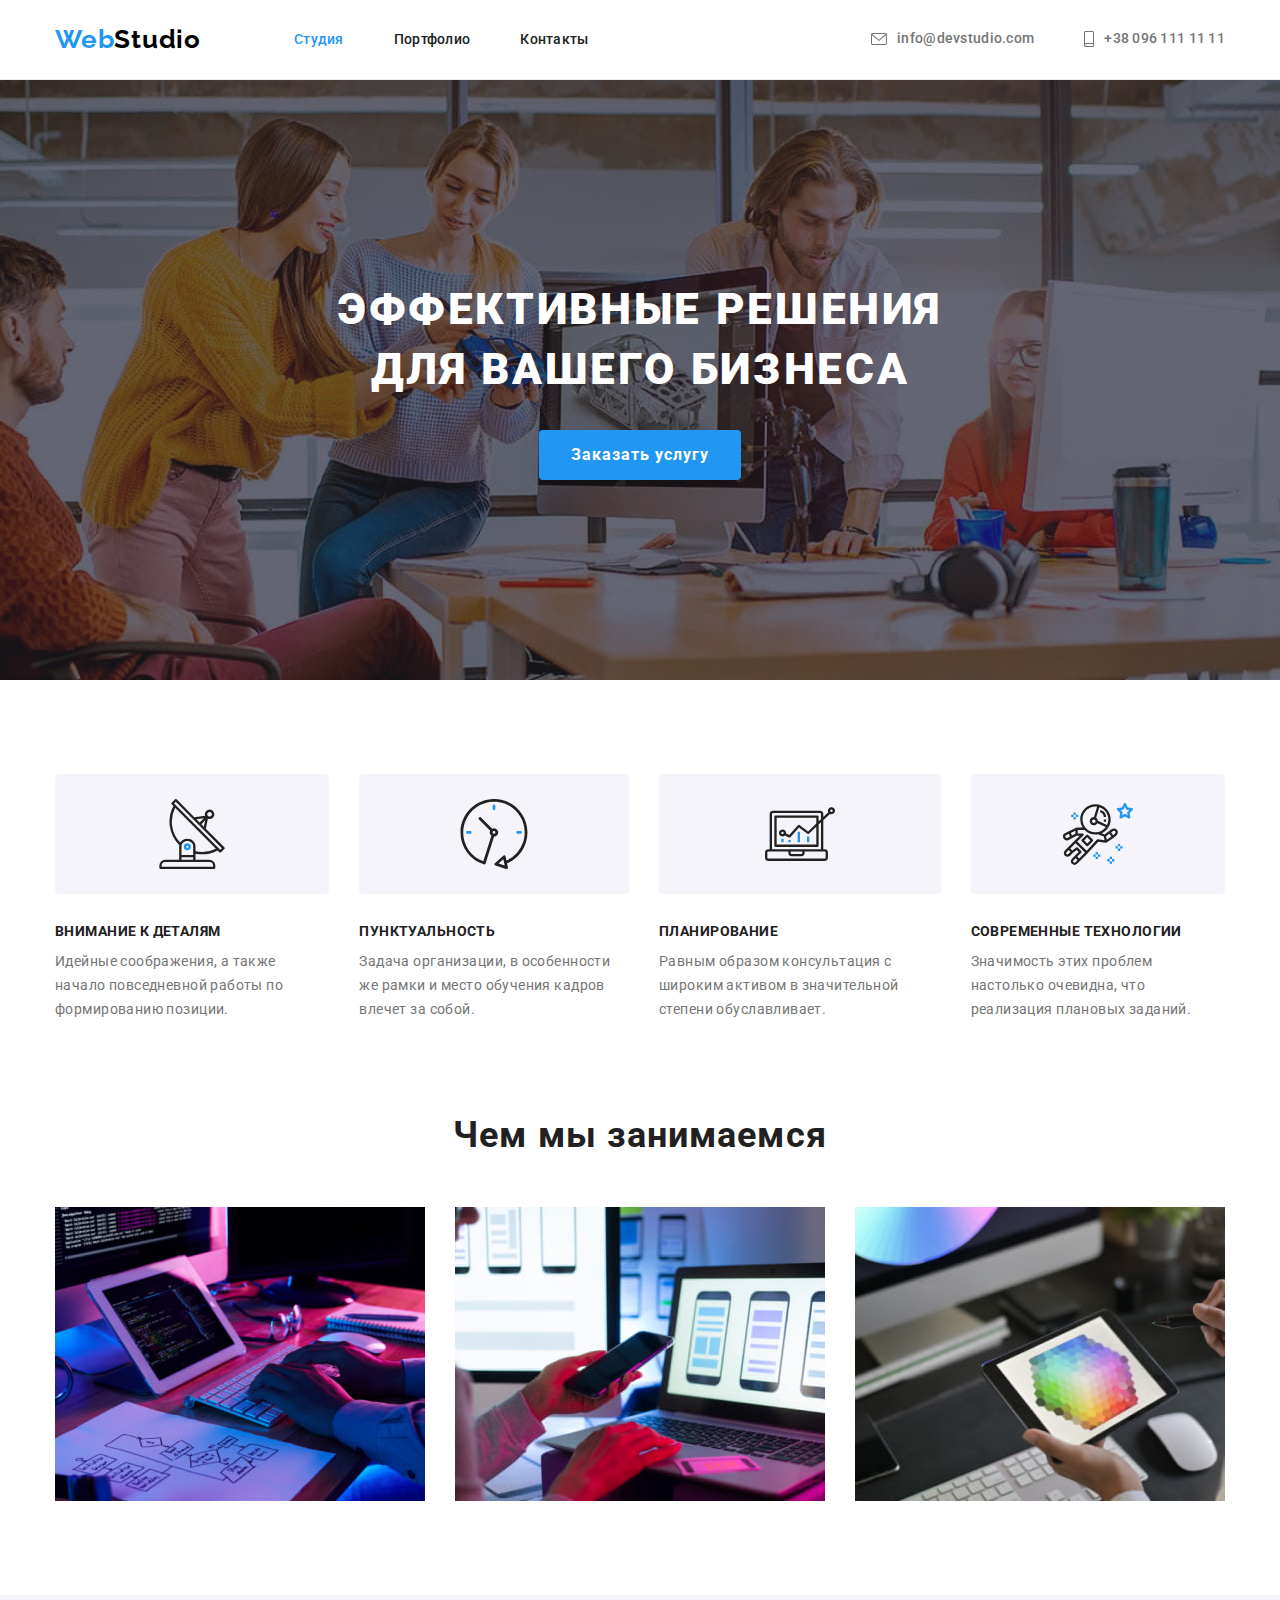
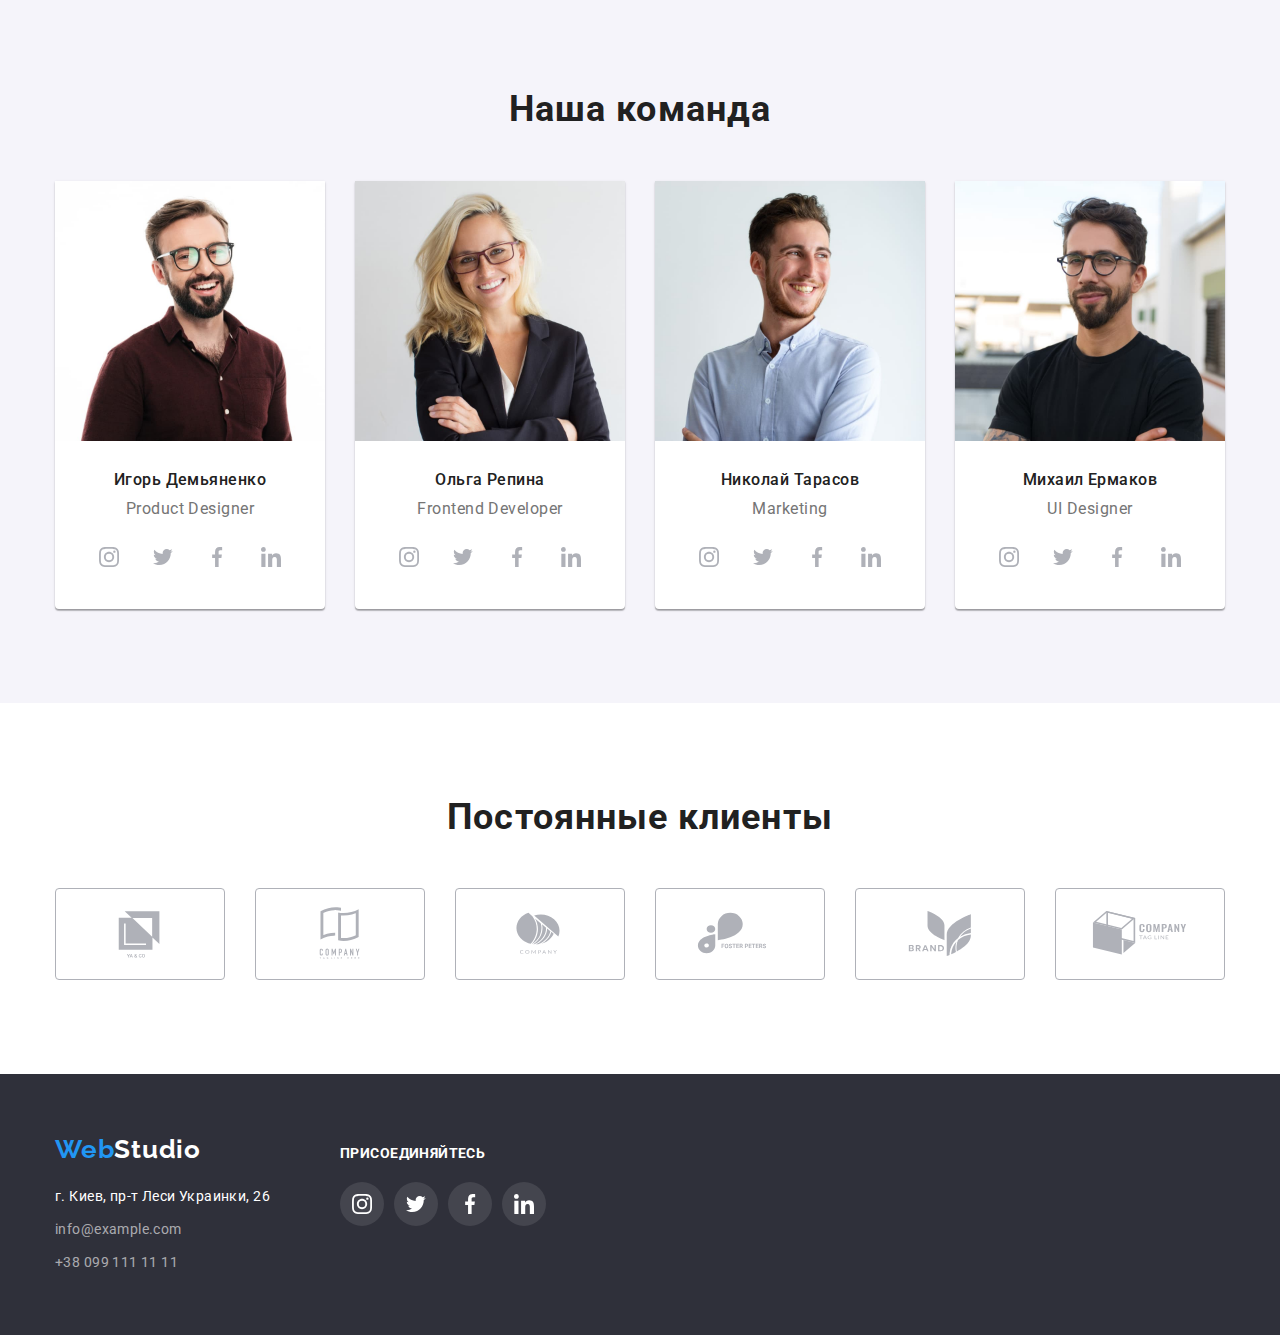
==== index.html @ 4739a4f3 "add  changes" ====
<!DOCTYPE html>
<html lang="ru">

<head>
    <meta charset="UTF-8">
    <meta http-equiv="X-UA-Compatible" content="IE=edge">
    <meta name="viewport" content="width=device-width, initial-scale=1.0">
    <title>Web Studio</title>
    <link rel="preconnect" href="https://fonts.googleapis.com">
    <link rel="preconnect" href="https://fonts.gstatic.com" crossorigin>
    <link href="https://fonts.googleapis.com/css2?family=Raleway:wght@700&family=Roboto:wght@400;500;700;900&display=swap"
        rel="stylesheet">
    <link rel="stylesheet" href="https://cdn.jsdelivr.net/npm/modern-normalize@1.1.0/modern-normalize.min.css">
    <link rel="stylesheet" href="./css/styles.css">
</head>

<body>
   
    <header class="page-header">
        <div class="container page-header-container" >
            <a href="./index.html" class="link logo header-logo" lang="en">Web<span class="dark-logo">Studio</span></a>
            
            <nav class="nav">
                <ul class="nav-list list"  >
                    <li class="nav-item"><a class="link nav-link current" href="./index.html">Студия</a></li>
                    <li class="nav-item"><a class="link nav-link" href="./portfolio.html">Портфолио</a></li>
                    <li class="nav-item"><a class="link nav-link" href="">Контакты</a></li>
                </ul>
            </nav>
            <ul class="contacts-list list">
               <li class="contact-item">
                <a class="link connect-link header-mail" href="mailto:info@devstudio.com">
                    <svg class="contacts-icon" width="16" height="12">
                    <use href="./images/svg/sprite.svg#icon-envelope"></use>
                </svg>info@devstudio.com</a></li>
               <li class="contact-item">
                <a class="link connect-link header-tel" href="tel:+380961111111"><svg class="contacts-icon" width="10" height="16">
                    <use href="./images/svg/sprite.svg#icon-smartphone"></use>
                </svg>
                +38 096 111 11 11</a></li>
            </ul>
        </div>
    </header>

    <main>

        <section class="hero">
            <div class="container">
                <h1 class="hero-title">Эффективные решения для вашего бизнеса</h1>
                <button class="button primary-btn" type="button">Заказать услугу</button>
            </div>
        </section>

        <section class="section">
            <div class="container">
            <h2 class="section-title visually-hidden">Особенности</h2>
                <ul class="list feature-list">
                    <li class="feature-item">
                        <div class="feature-box">
                            <svg class="feature-icon" width="70" height="70">
                                <use href="./images/svg/sprite.svg#icon-antenna"></use>
                            </svg>
                        </div>
                        <h3 class="feature-title">Внимание к деталям</h3>
                        <p class="feature-text">Идейные соображения, а также начало повседневной работы по формированию позиции.</p>
                    </li>
                    <li class="feature-item">
                        <div class="feature-box">
                            <svg class="feature-icon" width="70" height="70">
                                <use href="./images/svg/sprite.svg#icon-clock"></use>
                            </svg>
                        </div>
                        <h3 class="feature-title">Пунктуальность</h3>
                        <p class="feature-text">Задача организации, в особенности же рамки и место обучения кадров влечет за собой.</p>
                        
                    </li>
                    <li class="feature-item">
                        <div class="feature-box">
                            <svg class="feature-icon" width="70" height="70">
                                <use href="./images/svg/sprite.svg#icon-diagram"></use>
                            </svg>
                        </div>
                        <h3 class="feature-title">Планирование</h3>
                        <p class="feature-text">Равным образом консультация с широким активом в значительной степени обуславливает.</p>
                    </li>
                    <li class="feature-item">
                        <div class="feature-box">
                            <svg class="feature-icon" width="70" height="70">
                                <use href="./images/svg/sprite.svg#icon-astronaut"></use>
                            </svg>
                        </div>
                        <h3 class="feature-title">Современные технологии</h3>
                        <p class="feature-text">Значимость этих проблем настолько очевидна, что реализация плановых заданий.</p>
                    </li>
                </ul>
            </div>
        </section>

        <section class="section work-section">
            <div class="container">
                <h2 class="section-title work-title">Чем мы занимаемся</h2>
                <ul class="list work-list">
                    <li class="work-item"><img src="./images/work/box1.jpg" width="370" height="294" alt="Создаем проект"></li>
                    <li class="work-item"><img src="./images/work/box2.jpg" width="370" height="294" alt="Тестируем проект"></li>
                    <li class="work-item"><img src="./images/work/box3.jpg" width="370" height="294" alt="Изменяем проект"></li>
                </ul>
            </div>
        </section>

        <section class="section team-section">
            <div class="container">
                <h2 class="section-title general-team-title">Наша команда</h2>
                <ul class="list team-list">
                    <li class="team-item">
                        <img class="img-team" width="270" height="260" src="./images/team/img1.jpg" alt="Фото человека">
                        <div class="team-description">
                            <h3 class="team-title">Игорь Демьяненко</h3>
                            <p class="team-text">Product Designer</p>
                            <ul class="social-list list">
                                <li class="social-list-item">
                                    <a href="" class="social-list-link link">
                                        <svg class="social-list-icon"width="20" height="20">
                                            <use href="./images/svg/sprite.svg#icon-instagram"></use>
                                        </svg>
                                    </a>
                                </li>
                                <li class="social-list-item">
                                    <a href="" class="social-list-link link">
                                        <svg class="social-list-icon" width="20" height="20">
                                            <use href="./images/svg/sprite.svg#icon-twitter"></use>
                                        </svg>
                                    </a>
                                </li>
                                <li class="social-list-item">
                                    <a href="" class="social-list-link link">
                                        <svg class="social-list-icon" width="20" height="20">
                                            <use href="./images/svg/sprite.svg#icon-facebook"></use>
                                        </svg>
                                    </a>
                                </li>
                                <li class="social-list-item">
                                    <a href="" class="social-list-link link">
                                        <svg class="social-list-icon" width="20" height="20">
                                            <use href="./images/svg/sprite.svg#icon-linkedin"></use>
                                        </svg>
                                    </a>
                                </li>
                            </ul>
                        </div>
                    </li>
                    <li class="team-item">
                        <img class="img-team" width="270" height="260" src="./images/team/img2.jpg" alt="Фото человека">
                        <div class="team-description">
                            <h3 class="team-title">Ольга Репина</h3>
                            <p class="team-text">Frontend Developer</p>
                            <ul class="social-list list">
                                <li class="social-list-item">
                                    <a href="" class="social-list-link link">
                                        <svg class="social-list-icon" width="20" height="20">
                                            <use href="./images/svg/sprite.svg#icon-instagram"></use>
                                        </svg>
                                    </a>
                                </li>
                                <li class="social-list-item">
                                    <a href="" class="social-list-link link">
                                        <svg class="social-list-icon" width="20" height="20">
                                            <use href="./images/svg/sprite.svg#icon-twitter"></use>
                                        </svg>
                                    </a>
                                </li>
                                <li class="social-list-item">
                                    <a href="" class="social-list-link link">
                                        <svg class="social-list-icon" width="20" height="20">
                                            <use href="./images/svg/sprite.svg#icon-facebook"></use>
                                        </svg>
                                    </a>
                                </li>
                                <li class="social-list-item">
                                    <a href="" class="social-list-link link">
                                        <svg class="social-list-icon" width="20" height="20">
                                            <use href="./images/svg/sprite.svg#icon-linkedin"></use>
                                        </svg>
                                    </a>
                                </li>
                            </ul>
                            
                        </div>
                    </li>
                    <li class="team-item">
                        <img class="img-team" width="270" height="260" src="./images/team/img3.jpg" alt="Фото человека">
                        <div class="team-description">
                            <h3 class="team-title">Николай Тарасов</h3>
                            <p class="team-text">Marketing</p>
                            <ul class="social-list list">
                                <li class="social-list-item">
                                    <a href="" class="social-list-link link">
                                        <svg class="social-list-icon" width="20" height="20">
                                            <use href="./images/svg/sprite.svg#icon-instagram"></use>
                                        </svg>
                                    </a>
                                </li>
                                <li class="social-list-item">
                                    <a href="" class="social-list-link link">
                                        <svg class="social-list-icon" width="20" height="20">
                                            <use href="./images/svg/sprite.svg#icon-twitter"></use>
                                        </svg>
                                    </a>
                                </li>
                                <li class="social-list-item">
                                    <a href="" class="social-list-link link">
                                        <svg class="social-list-icon" width="20" height="20">
                                            <use href="./images/svg/sprite.svg#icon-facebook"></use>
                                        </svg>
                                    </a>
                                </li>
                                <li class="social-list-item">
                                    <a href="" class="social-list-link link">
                                        <svg class="social-list-icon" width="20" height="20">
                                            <use href="./images/svg/sprite.svg#icon-linkedin"></use>
                                        </svg>
                                    </a>
                                </li>
                            </ul>
                        </div>
                    </li>
                    <li class="team-item">
                        <img class="img-team" width="270" height="260" src="./images/team/img4.jpg" alt="Фото человека">
                        <div class="team-description">
                            <h3 class="team-title">Михаил Ермаков</h3>
                            <p class="team-text">UI Designer</p>
                            <ul class="social-list list">
                                <li class="social-list-item">
                                    <a href="" class="social-list-link link">
                                        <svg class="social-list-icon" width="20" height="20">
                                            <use href="./images/svg/sprite.svg#icon-instagram"></use>
                                        </svg>
                                    </a>
                                </li>
                                <li class="social-list-item">
                                    <a href="" class="social-list-link link">
                                        <svg class="social-list-icon" width="20" height="20">
                                            <use href="./images/svg/sprite.svg#icon-twitter"></use>
                                        </svg>
                                    </a>
                                </li>
                                <li class="social-list-item">
                                    <a href="" class="social-list-link link">
                                        <svg class="social-list-icon" width="20" height="20">
                                            <use href="./images/svg/sprite.svg#icon-facebook"></use>
                                        </svg>
                                    </a>
                                </li>
                                <li class="social-list-item">
                                    <a href="" class="social-list-link link">
                                        <svg class="social-list-icon" width="20" height="20">
                                            <use href="./images/svg/sprite.svg#icon-linkedin"></use>
                                        </svg>
                                    </a>
                                </li>
                            </ul>
                        </div>
                    </li>
                </ul> 
            </div>
        </section>
        <section class="section client-section">
            <div class="container">
                <h2 class="section-title client-title">Постоянные клиенты</h2>
                <ul class="client-list list">
                    <li class="client-list-item">
                        <a href="" class="client-list-link link">
                            <svg class="client-list-icon"width="106" height="60">
                                <use href="./images/svg/sprite.svg#icon-client1"></use>
                            </svg>
                        </a>
                    </li>
                    <li class="client-list-item">
                        <a href="" class="client-list-link link">
                            <svg class="client-list-icon" width="106" height="60">
                                <use href="./images/svg/sprite.svg#icon-client2"></use>
                            </svg>
                        </a>
                    </li>
                    <li class="client-list-item">
                        <a href="" class="client-list-link link">
                            <svg class="client-list-icon" width="106" height="60">
                                <use href="./images/svg/sprite.svg#icon-client3"></use>
                            </svg>
                        </a>
                    </li>
                    <li class="client-list-item">
                        <a href="" class="client-list-link link">
                            <svg class="client-list-icon" width="106" height="60">
                                <use href="./images/svg/sprite.svg#icon-client4"></use>
                            </svg>
                        </a>
                    </li>
                    <li class="client-list-item">
                        <a href="" class="client-list-link link">
                            <svg class="client-list-icon" width="106" height="60">
                                <use href="./images/svg/sprite.svg#icon-client5"></use>
                            </svg>
                        </a>
                    </li>
                    <li class="client-list-item">
                        <a href="" class="client-list-link link">
                            <svg class="client-list-icon" width="106" height="60">
                                <use href="./images/svg/sprite.svg#icon-client6"></use>
                            </svg>
                        </a>
                    </li>
                </ul>
            </div>
        </section>
    </main>

    <footer class="footer">
        <div class="container footer-container">
            <div class="footer-address">
                <a href="./index.html" class="logo link">Web<span class="white-logo">Studio</span></a>
                <address class="address">
                    <ul class="list address-list">
                        <li class="address-item"><a class="map link" target="_blank" rel="noopener noreferrer"
                                href="https://www.google.com.ua/maps/place/бул.+Леси+Украинки,+26,+Киев,+02000/@50.4265807,30.5361918,17z/data=!3m1!4b1!4m5!3m4!1s0x40d4cf0e033ecbe9:0x57a4dffefec77da0!8m2!3d50.4265807!4d30.5383858?hl=ru">г.
                                Киев, пр-т Леси Украинки, 26</a></li>
                        <li class="address-item"><a class="contact-link link" href="mailto:info@example.com">info@example.com</a></li>
                        <li class="address-item"><a class="contact-link link" href="tel:+380991111111">+38 099 111 11 11</a></li>
                    </ul>
                </address>
            </div>
            <div class="subscribe">
                <h3 class="social-title">присоединяйтесь</h3>
                <ul class="social-subscribe-list list">
                    <li class="subscribe-list-item">
                        <a href="" class="subscribe-list-link link">
                            <svg class="subscribe-list-icon" width="20" height="20">
                                <use href="./images/svg/sprite.svg#icon-instagram"></use>
                            </svg>
                        </a>
                    </li>
                    <li class="subscribe-list-item">
                        <a href="" class="subscribe-list-link link">
                            <svg class="subscribe-list-icon"width="20" height="20">
                                <use href="./images/svg/sprite.svg#icon-twitter"></use>
                            </svg>
                        </a>
                    </li>
                    <li class="subscribe-list-item">
                        <a href="" class="subscribe-list-link link">
                            <svg class="subscribe-list-icon" width="20" height="20">
                                <use href="./images/svg/sprite.svg#icon-facebook"></use>
                            </svg>
                        </a>
                    </li>
                    <li class="subscribe-list-item">
                        <a href="" class="subscribe-list-link link">
                            <svg class="subscribe-list-icon" width="20" height="20">
                                <use href="./images/svg/sprite.svg#icon-linkedin"></use>
                            </svg>
                        </a>
                    </li>
                </ul>
            </div>
          </div> 
    </footer>

</body>

</html>
---- css/styles.css ----
/* палитра */
/* цвет основного текста #757575 */
/* вторичный цвет текста #212121 */
/* белый  #FFFFFF */
/* прозрачный белый rgba(255, 255, 255, 0.6) */
/* акцент #2196F3 */
/* акцент фона-темный #2F303A */
/* цвет фона серый #F5F4FA */
:root{
    --font-family:'Roboto', sans-serif;
    --font-family-secondary:'Raleway',sans-serif;

    --primary-text-color:#757575;
    --secondary-text-color:#212121;
    --white-color:#FFF;
    --transparent-text-color:rgba(255, 255, 255, 0.6);

    --accent-blue:#2196F3;
    --accent-dark:#000;

    --accent-bgc:#2F303A;
    --secondary-bgc:#F5F4FA;
   
    --icon-bgc:rgba(255, 255, 255, 0.1);
    --color-icon:#AFB1B8;

    
}

h1,
h2,
h3,
h4,
p{
    margin-top: 0;
    margin-bottom: 0;
}

ul,
ol{
    margin-top: 0;
    margin-bottom: 0;
    padding-left: 0;
}
img{
    height: auto;
    max-width: 100%;
    display: block;
}

/* Common style */
body{
    color:var(--primary-text-color) ;
    background-color:var(--primary-bgc-color);
    font-family:var(--font-family);
    font-size: 14px;
    letter-spacing: 0.03em;
}
.visually-hidden {
    position: absolute;
    white-space: nowrap;
    width: 1px;
    height: 1px;
    overflow: hidden;
    border: 0;
    padding: 0;
    clip: rect(0 0 0 0);
    clip-path: inset(50%);
    margin: -1px;
}
.list{
    list-style: none;
}
.link{
    text-decoration: none;
    font-family: inherit;
    color:inherit;
}
.button{
    font-size: 16px;
    border: none;

    background-color: transparent;
    color: inherit;
    
    cursor: pointer;

    display: inline-block;


}
.section{
    padding-top: 94px;
    padding-bottom: 94px;
}
.section-title{
    font-weight: 700;
    font-size: 36px;
    line-height: 1.16;
    letter-spacing: 0.03em;
    text-align: center;

    color: var(--secondary-text-color);
}
.logo{
    font-family:var(--font-family-secondary) ;
    font-weight: 700;
    font-size: 26px;
    letter-spacing: 0.03em;
    line-height: 1.19;
    color: var(--accent-blue);
}
.container{
    width: 1200px;
    margin: 0 auto;
    padding-left: 15px;
    padding-right: 15px;

   
}

/* Header */
.page-header{
    padding-top: 24px;
    padding-bottom: 24px;
    border-bottom: 1px solid #ECECEC;
}
.page-header-container{
    display: flex;
    align-items: center;
}
.header-logo{
    margin-right: 93px;
}

.dark-logo{
    color: var(--accent-dark);
}


.nav-list {
    display: flex;
    align-items: center;
  
}
.nav-item:not(:last-child){
    margin-right: 50px;
}
.nav-link {
    font-weight: 500;
    line-height: 1.14;
    letter-spacing: 0.02em;
    color: var(--secondary-text-color);
}
.nav-link.current {
    color: var(--accent-blue);
}
.connect-link:hover,
.connect-link:focus,
.nav-link:hover,
.nav-link:focus,
.contact-link:hover,
.contact-link:focus,
.map:hover,
.map:focus{
    color: var(--accent-blue);
}
.contacts-list {
    display: flex;
    align-items: center;
    margin-left: auto;
    
}

.connect-link {
    display: flex;
    align-items: center;
    font-weight: 500;
    line-height: 1.14;
    letter-spacing: 0.02em;
}
.contact-item:not(:last-child){
    margin-right:50px;
}
.contacts-icon{
    margin-right: 10px;
    fill: currentColor;
}


/* Hero */
.hero{
    background-image: linear-gradient(rgba(47, 48, 58, 0.4),rgba(47, 48, 58, 0.4)), url("../images/hero/bacground-image.jpg");
    background-size: cover;
    background-repeat: no-repeat;
    background-position: 50% 50%;
    margin-left: auto;
    margin-right: auto; 
    max-width: 1600px;   
    background-color: var(--accent-bgc);

    padding-top: 200px;
    padding-bottom: 200px;
}
.hero-title{
    font-weight: 900;
    font-size: 44px;
    line-height: 1.36;
    text-align: center;
    letter-spacing: 0.06em;
    text-transform: uppercase;
    
    color: var(--white-color);

    margin-bottom: 30px;
    width: 696px;
    margin-left: auto;
    margin-right: auto;
} 
.primary-btn{
    font-weight: 700;
    line-height: 1.88;
    text-align: center;
    letter-spacing: 0.06em;
    color: var(--white-color);

    background-color: var(--accent-blue);
    
    display: flex;
    align-items: center;
    padding: 10px 32px;
    margin-left: auto;
    margin-right: auto;
    box-shadow: 0px 4px 4px rgba(0, 0, 0, 0.15);
    border-radius: 4px;
}
.primary-btn:hover,
.primary-btn:focus{
    color: var(--secondary-text-color);
    background-color: var(--white-color);
    box-shadow: 0px 4px 4px rgba(0, 0, 0, 0.15);
    border-radius: 4px;
}

/* Feature */
.feature-list {
    display: flex;
    column-gap: 30px;
    
}
.feature-item{
    flex-basis: calc((100%-90px)/4);

}
.feature-box{
    display: flex;
    justify-content: center;
    align-items: center;
    height: 120px;
    background-color: var(--secondary-bgc);
    border-radius: 4px;
    margin-bottom: 30px;

}

.feature-title {
    font-size: 14px;
    line-height: 1.14;
    text-transform: uppercase;
    color: var(--secondary-text-color);

    margin-bottom: 10px;
    
}

.feature-text {
    line-height: 1.71;
}

/* Work */
.work-section{
    padding-top: 0px;
}
.work-title{
    margin-bottom: 50px;
}
.work-list{
    display: flex;
    column-gap: 30px;

}
.work-item{
    flex-basis:calc((100%-60px)/3);
}

/* Team */
.team-section{
    background-color:var(--secondary-bgc);
}
.general-team-title{
    margin-bottom: 50px;
}
.team-list {
    display: flex;
    gap: 30px;
}
.team-item{
    background: var(--white-color);
    box-shadow: 0px 1px 3px rgba(0, 0, 0, 0.12), 0px 1px 1px rgba(0, 0, 0, 0.14), 0px 2px 1px rgba(0, 0, 0, 0.2);
    border-radius: 0px 0px 4px 4px;
    flex-basis: calc((100%-90px)/4);
}
.team-description{
    padding-top: 30px;
    padding-bottom: 30px;
}

.team-title {
    font-weight: 500;
    font-size: 16px;
    line-height: 1.18;
    letter-spacing: 0.03em;
    text-align: center;
    color: var(--secondary-text-color);

    margin-bottom: 10px;
}

.team-text {
    margin-bottom: 16px;
    font-size: 16px;
    letter-spacing: 0.03em;
    line-height: 1.18;
    text-align: center;
}
.social-list{
    display: flex;
    justify-content: center;
    gap: 10px;
}
.social-list-link{
    display: flex;
    justify-content: center;
    align-items: center;
    width: 44px;
    height: 44px;
    border-radius: 50%;
    background-color: var(--white-color);
}
.social-list-icon{
    fill: var(--color-icon);
}
.social-list-link:hover,
.social-list-link:focus{
    background-color: var(--accent-blue);
}
.social-list-link:hover .social-list-icon,
.social-list-link:focus .social-list-icon{
    fill: var(--white-color);
}
/* Subscribe */
.client-title{
    margin-bottom: 50px;
}
.client-list{
    display: flex;
    justify-content: center;
    gap: 30px;

}
.client-list-link{
    display: flex;
    justify-content: center;
    align-items: center;
    width: 170px;
    height: 92px;
    border: 1px solid var(--color-icon);
    border-radius: 4px;
    background-color: var(--white-color);
}
.client-list-icon{
    fill: var(--color-icon);
}
.client-list-link:hover,
.client-list-link:focus{
    border: 1px solid var(--accent-blue);
}
.client-list-link:hover .client-list-icon,
.client-list-link:focus .client-list-icon{
    fill: var(--accent-blue);
}
/* Footer */
.footer {
    background-color: var(--accent-bgc);
    padding-top: 60px;
    padding-bottom: 60px;
    
}
.footer-container{
    align-items: baseline;
    display: flex;
}
.white-logo{
    color: var(--white-color);
}
.address {
    font-style: normal;
    margin-top: 20px;
}

.map {
    line-height: 1.71;
    color:var(--white-color);
}

.address-item:not(:last-child){
    margin-bottom: 9px;
}
.contact-link {
    line-height: 1.71;
    color: var(--transparent-text-color);
}
.subscribe{

    margin-left: 70px;
}
.social-title{
    margin-bottom: 20px;
    font-size: 14px;
    font-weight: 700;
    line-height: 1.14;
    text-transform: uppercase;
    color: var(--white-color);
}
.social-subscribe-list{
    display: flex;
    justify-content: center;
    gap: 10px;
}
.subscribe-list-link{
    display: flex;
    justify-content: center;
    align-items: center;
    width: 44px;
    height: 44px;
    border-radius: 50%;
    background-color: var(--icon-bgc);
}
.subscribe-list-icon{
    fill: var(--white-color);
}
.subscribe-list-link:hover,
.subscribe-list-link:focus{
    background-color: var(--accent-blue);
}


/* Portfolio */
.filter-btn{
    display: flex;
    justify-content: center;
    margin-bottom: 50px;
    
}
.filter-item:not(:last-child){
    margin-right: 8px;
}
.secondary-btn{
    font-weight: 500;
    letter-spacing: 0.03em;
    line-height: 1.62;
    text-align: center;
    
    color: var(--secondary-text-color);
    background:var(--secondary-bgc);
    margin-left: auto;
    margin-right: auto;
    padding: 6px 22px;
    border-radius: 4px;
}
.secondary-btn:hover,
.secondary-btn:focus{
    box-shadow: 0px 3px 1px rgba(0, 0, 0, 0.1), 0px 1px 2px rgba(0, 0, 0, 0.08), 0px 2px 2px rgba(0, 0, 0, 0.12);
    border-radius: 4px;
    color: var(--white-color);
    background-color: var(--accent-blue);
}
.portfolio-list{
    display: flex;
    flex-wrap: wrap;
    gap: 30px;
}

.portfolio-link{
    display: block;
}
.portfolio-link:hover,
.portfolio-link:focus{
    box-shadow: 0px 1px 1px rgba(0, 0, 0, 0.12), 0px 4px 4px rgba(0, 0, 0, 0.06), 1px 4px 6px rgba(0, 0, 0, 0.16);
}
.portfolio-description{
    background: #FFFFFF;
    border: 1px solid #EEEEEE;
    padding: 20px 24px;
}
.portfolio-title {
    font-size: 18px;
    line-height: 2;
    letter-spacing: 0.06em;
    color: var(--secondary-text-color);

    margin-bottom: 4px;

}

.portfolio-text {
    font-size: 16px;
    letter-spacing: 0.03em;
    line-height: 1.88;
}
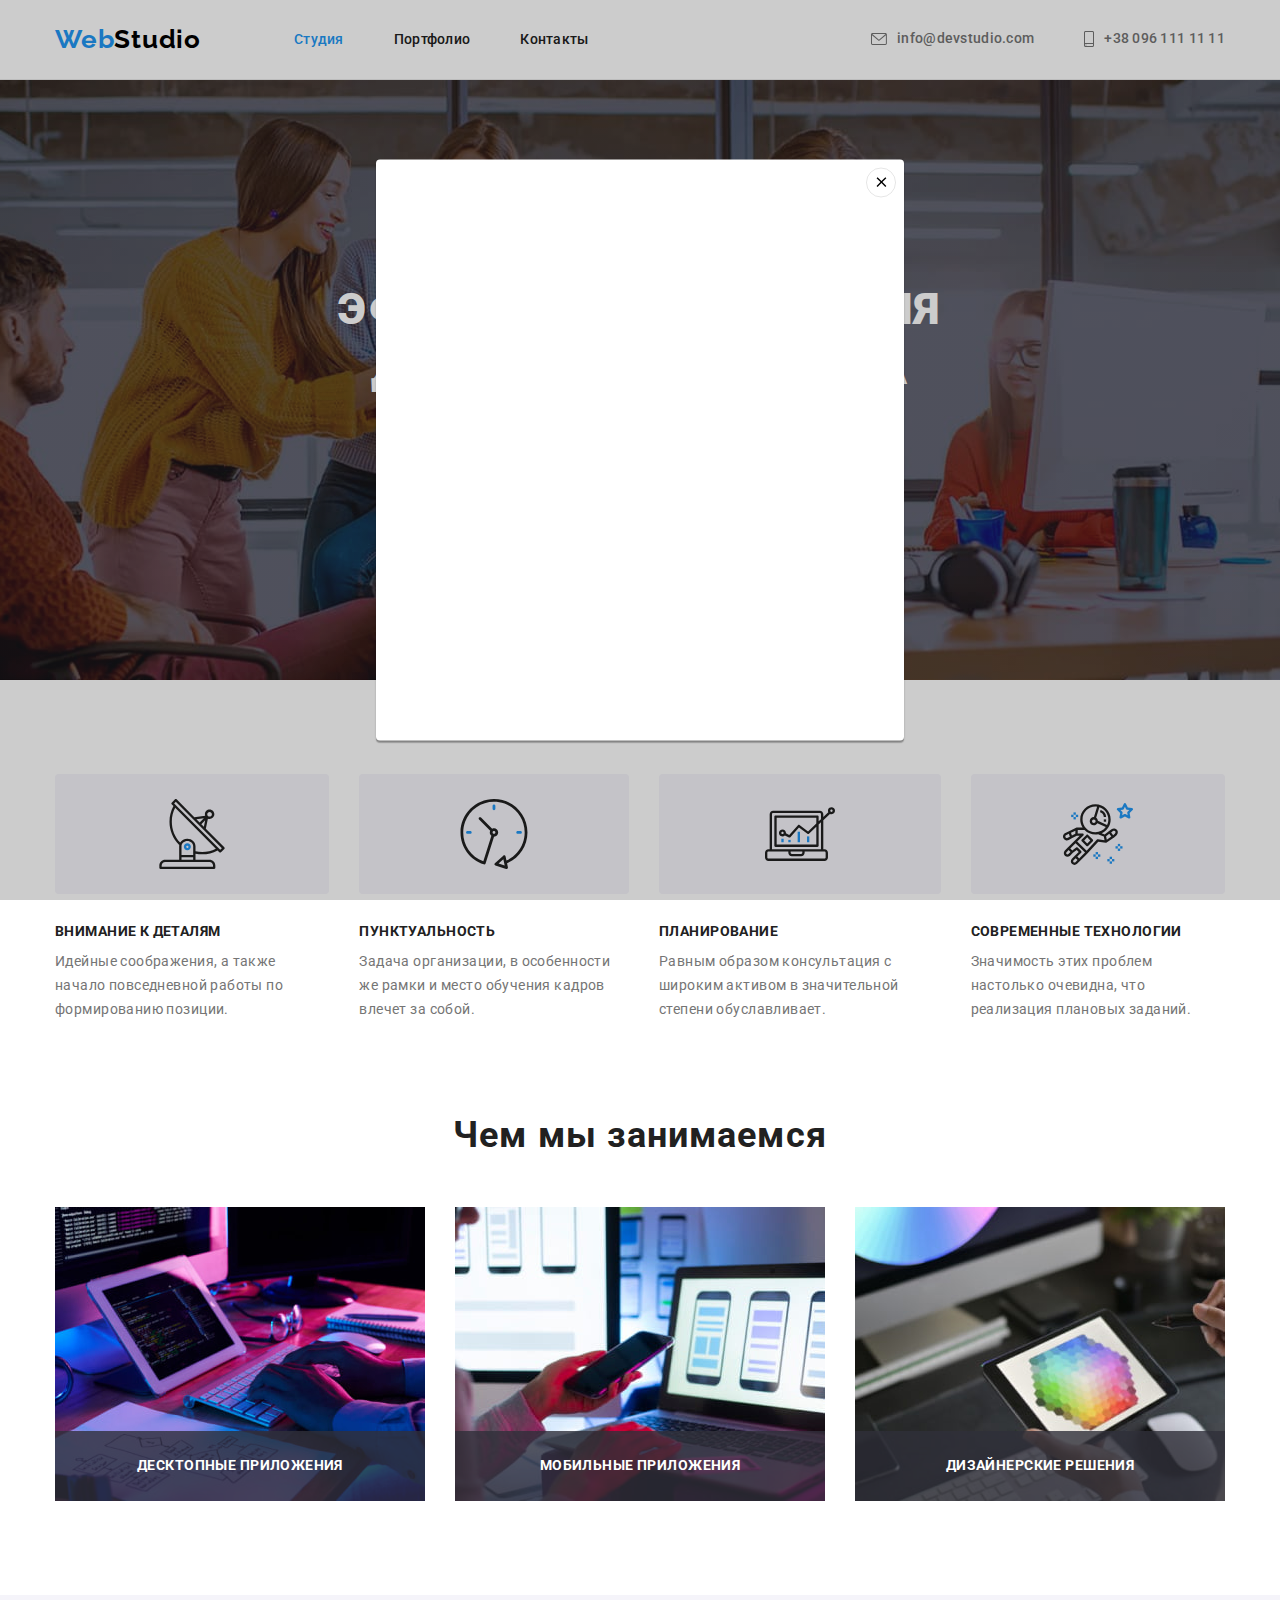
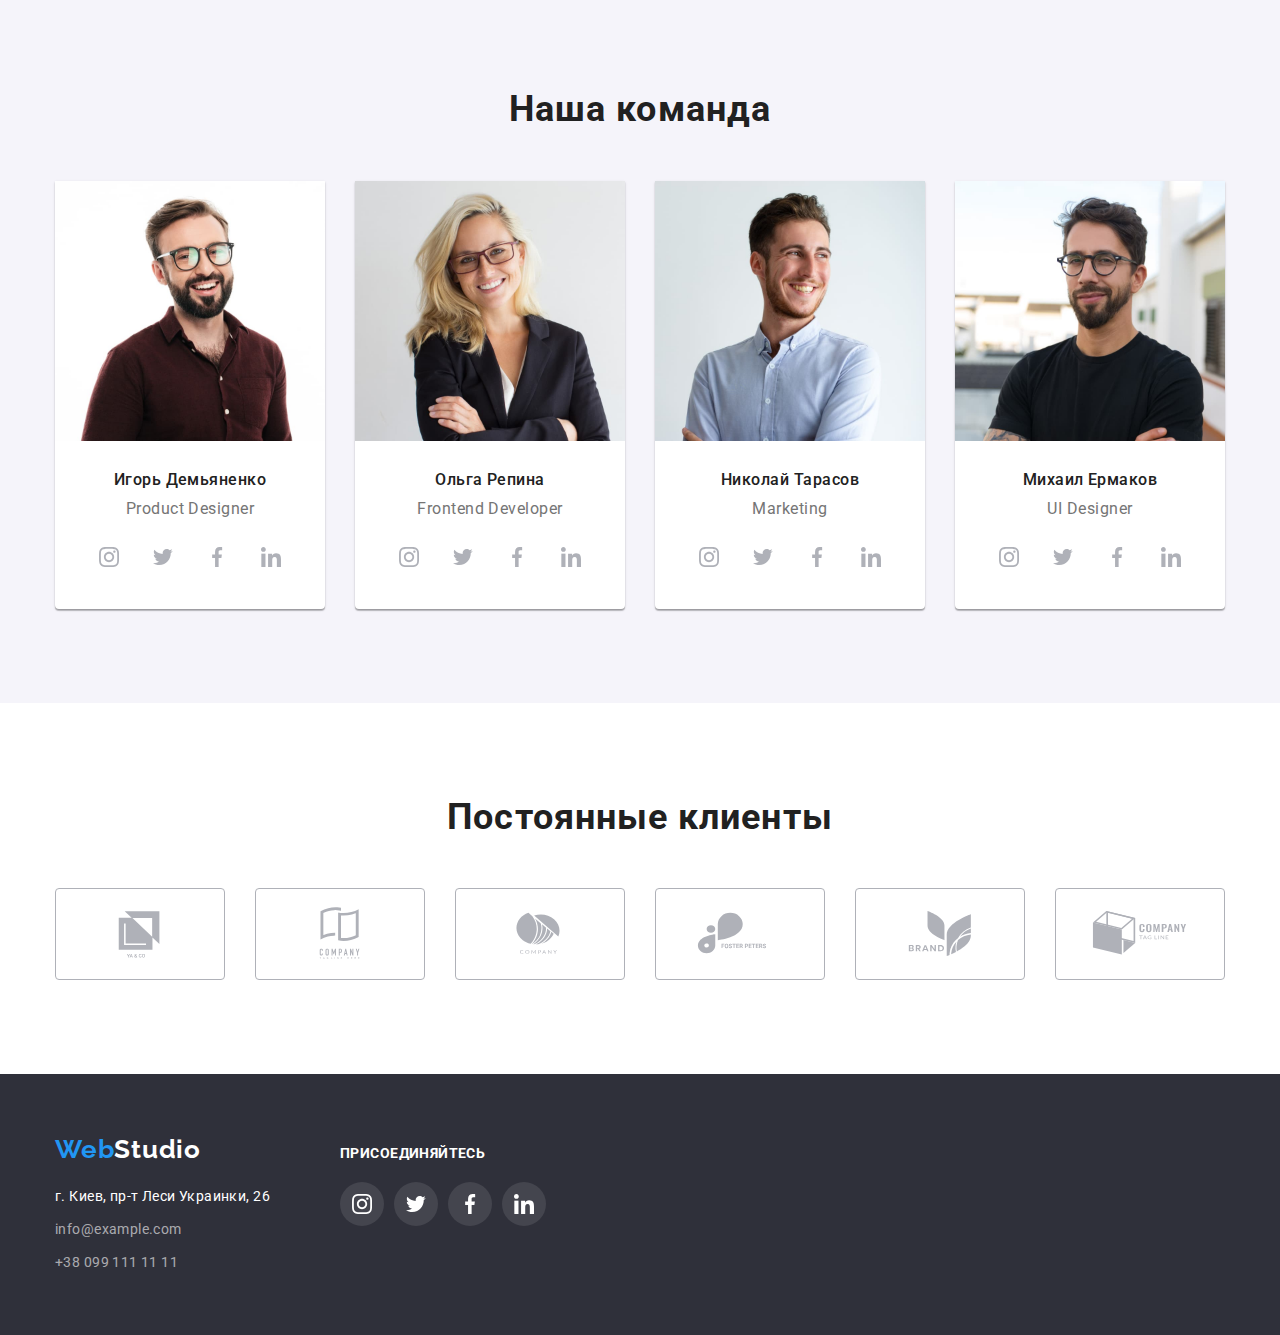
==== commit edc4c6b0: "changed" ====
--- a/index.html
+++ b/index.html
@@ -47,7 +47,7 @@
         <section class="hero">
             <div class="container">
                 <h1 class="hero-title">Эффективные решения для вашего бизнеса</h1>
-                <button class="button primary-btn" type="button">Заказать услугу</button>
+                <button class="button primary-btn"data-modal-open type="button">Заказать услугу</button>
             </div>
         </section>
 
@@ -100,9 +100,18 @@
             <div class="container">
                 <h2 class="section-title work-title">Чем мы занимаемся</h2>
                 <ul class="list work-list">
-                    <li class="work-item"><img src="./images/work/box1.jpg" width="370" height="294" alt="Создаем проект"></li>
-                    <li class="work-item"><img src="./images/work/box2.jpg" width="370" height="294" alt="Тестируем проект"></li>
-                    <li class="work-item"><img src="./images/work/box3.jpg" width="370" height="294" alt="Изменяем проект"></li>
+                    <li class="work-item">
+                        <img src="./images/work/box1.jpg" width="370" height="294" alt="Десктопные приложения">
+                        <h3 class="work-text">Десктопные приложения</h3>
+                    </li>
+                    <li class="work-item">
+                        <img src="./images/work/box2.jpg" width="370" height="294" alt="Мобильные приложения">
+                        <h3 class="work-text">Мобильные приложения</h3>
+                    </li>
+                    <li class="work-item">
+                        <img src="./images/work/box3.jpg" width="370" height="294" alt="Дизайнерские решения">
+                        <h3 class="work-text">Дизайнерские решения</h3>
+                    </li>
                 </ul>
             </div>
         </section>
@@ -363,7 +372,16 @@
             </div>
           </div> 
     </footer>
-
+    <div class="backdrop" data-modal is-hidden>
+        <div class="modal">
+            <button type="button" class="modal-close-btn button"data-modal-close>
+                <svg class="modal-close-btn-icon" width="18" height="18">
+                    <use href="./images/svg/sprite.svg#icon-modal-close-btn"></use>
+                </svg>
+            </button>
+        </div>
+    </div>
+<script src="./js/modal.js"></script>
 </body>
 
 </html>--- a/css/styles.css
+++ b/css/styles.css
@@ -20,9 +20,16 @@
 
     --accent-bgc:#2F303A;
     --secondary-bgc:#F5F4FA;
+    --work-bgc:rgba(47, 48, 58, 0.8);
+    --portfolio-bgc:rgba(33, 150, 243, 0.9);
+    --modal-bgc:rgba(0, 0, 0, 0.2);
    
     --icon-bgc:rgba(255, 255, 255, 0.1);
     --color-icon:#AFB1B8;
+
+    --transition-dur-and-func: 250ms cubic-bezier(0.4, 0, 0.2, 1);
+   
+
 
     
 }
@@ -147,6 +154,7 @@
     margin-right: 50px;
 }
 .nav-link {
+    transition: color var(--transition-dur-and-func);
     font-weight: 500;
     line-height: 1.14;
     letter-spacing: 0.02em;
@@ -173,6 +181,7 @@
 }
 
 .connect-link {
+    transition: color var(--transition-dur-and-func);
     display: flex;
     align-items: center;
     font-weight: 500;
@@ -218,6 +227,7 @@
     margin-right: auto;
 } 
 .primary-btn{
+    transition: color var(--transition-dur-and-func), background-color var(--transition-dur-and-func);
     font-weight: 700;
     line-height: 1.88;
     text-align: center;
@@ -238,8 +248,8 @@
 .primary-btn:focus{
     color: var(--secondary-text-color);
     background-color: var(--white-color);
-    box-shadow: 0px 4px 4px rgba(0, 0, 0, 0.15);
-    border-radius: 4px;
+
+  
 }
 
 /* Feature */
@@ -290,7 +300,25 @@
 
 }
 .work-item{
+    position: relative;
     flex-basis:calc((100%-60px)/3);
+}
+.work-text{
+    position: absolute;
+    bottom: 0px;
+    left: 0px;
+    width: 100%;
+    height: 70px;
+    padding-top: 27px;
+    padding-bottom: 27px;
+    overflow: auto;
+
+    font-size: 14px;
+    line-height: 1.14;
+    text-transform: uppercase;
+    text-align: center;
+    color: var(--white-color);
+    background-color: var(--work-bgc);
 }
 
 /* Team */
@@ -339,6 +367,7 @@
     gap: 10px;
 }
 .social-list-link{
+    transition: background-color var(--transition-dur-and-func);
     display: flex;
     justify-content: center;
     align-items: center;
@@ -348,6 +377,7 @@
     background-color: var(--white-color);
 }
 .social-list-icon{
+    transition: fill var(--transition-dur-and-func);
     fill: var(--color-icon);
 }
 .social-list-link:hover,
@@ -369,6 +399,7 @@
 
 }
 .client-list-link{
+    transition: border var(--transition-dur-and-func);
     display: flex;
     justify-content: center;
     align-items: center;
@@ -379,6 +410,7 @@
     background-color: var(--white-color);
 }
 .client-list-icon{
+    transition: fill var(--transition-dur-and-func);
     fill: var(--color-icon);
 }
 .client-list-link:hover,
@@ -409,6 +441,7 @@
 }
 
 .map {
+    transition: color var(--transition-dur-and-func);
     line-height: 1.71;
     color:var(--white-color);
 }
@@ -417,6 +450,7 @@
     margin-bottom: 9px;
 }
 .contact-link {
+    transition: color var(--transition-dur-and-func);
     line-height: 1.71;
     color: var(--transparent-text-color);
 }
@@ -438,6 +472,7 @@
     gap: 10px;
 }
 .subscribe-list-link{
+    transition: background-color var(--transition-dur-and-func);
     display: flex;
     justify-content: center;
     align-items: center;
@@ -466,6 +501,7 @@
     margin-right: 8px;
 }
 .secondary-btn{
+    transition: color var(--transition-dur-and-func),background-color var(--transition-dur-and-func), box-shadow var(--transition-dur-and-func) ;
     font-weight: 500;
     letter-spacing: 0.03em;
     line-height: 1.62;
@@ -480,24 +516,57 @@
 }
 .secondary-btn:hover,
 .secondary-btn:focus{
+    color: var(--white-color);
+    background-color: var(--accent-blue); 
+    
     box-shadow: 0px 3px 1px rgba(0, 0, 0, 0.1), 0px 1px 2px rgba(0, 0, 0, 0.08), 0px 2px 2px rgba(0, 0, 0, 0.12);
-    border-radius: 4px;
-    color: var(--white-color);
-    background-color: var(--accent-blue);
 }
 .portfolio-list{
     display: flex;
     flex-wrap: wrap;
     gap: 30px;
 }
-
+.portfolio-link:hover .portfolio-overlay,
+.portfolio-link:focus .portfolio-overlay{
+    transform: translate(0,0);
+}
 .portfolio-link{
     display: block;
+    transition: box-shadow var(--transition-dur-and-func);
+    
 }
 .portfolio-link:hover,
 .portfolio-link:focus{
     box-shadow: 0px 1px 1px rgba(0, 0, 0, 0.12), 0px 4px 4px rgba(0, 0, 0, 0.06), 1px 4px 6px rgba(0, 0, 0, 0.16);
-}
+    
+}
+.box-overlay {
+    position: relative;
+    overflow: hidden;
+   
+}
+
+.portfolio-overlay {
+    position: absolute;
+    top: 0px;
+    left: 0px;
+    width: 100%;
+    height: 100%;
+    overflow: auto;
+    padding: 63px 24px;
+
+    transform: translate(0,100%);
+    transition: transform var(--transition-dur-and-func);
+    
+
+    font-size: 18px;
+    letter-spacing: 0.03em;
+    line-height: 1.56;
+    color: var(--white-color);
+    background-color: var(--portfolio-bgc) ;
+   
+}
+
 .portfolio-description{
     background: #FFFFFF;
     border: 1px solid #EEEEEE;
@@ -518,3 +587,58 @@
     letter-spacing: 0.03em;
     line-height: 1.88;
 }
+
+.backdrop{
+    position: fixed;
+    top: 0px;
+    left: 0px;
+    width: 100%;
+    height: 100%;
+    background-color: var(--modal-bgc);
+    z-index: 100;
+    transition: opacity var(--transition-dur-and-func), visibility var(--transition-dur-and-func);
+
+
+}
+.modal{
+    position: absolute;
+    top: 50%;
+    left: 50%;
+    transform: translate(-50%,-50%);
+    width: 528px;
+    height: 581px;
+    background-color: var(--white-color);
+    box-shadow: 0px 1px 3px rgba(0, 0, 0, 0.12), 0px 1px 1px rgba(0, 0, 0, 0.14), 0px 2px 1px rgba(0, 0, 0, 0.2);
+    border-radius: 4px;
+}
+.modal-close-btn{
+    position: absolute;
+    top: 8px;
+    right: 8px;
+
+    display: flex;
+    justify-content: center;
+    align-items: center;
+
+    padding: 6px;
+    width: 30px;
+    height: 30px;
+    border-radius: 50%;
+    border: 1px solid rgba(0, 0, 0, 0.1);
+    background-color: transparent;
+
+}
+.modal-close-btn-icon{
+    transition: fill var(--transition-dur-and-func);
+    fill: var(--accent-dark);
+}
+
+.modal-close-btn:hover .modal-close-btn-icon,
+.modal-close-btn:focus .modal-close-btn-icon{
+    fill: var(--accent-blue);
+}
+.backdrop.is-hidden{
+    opacity: 0;
+    visibility: hidden;
+    pointer-events: none;
+}
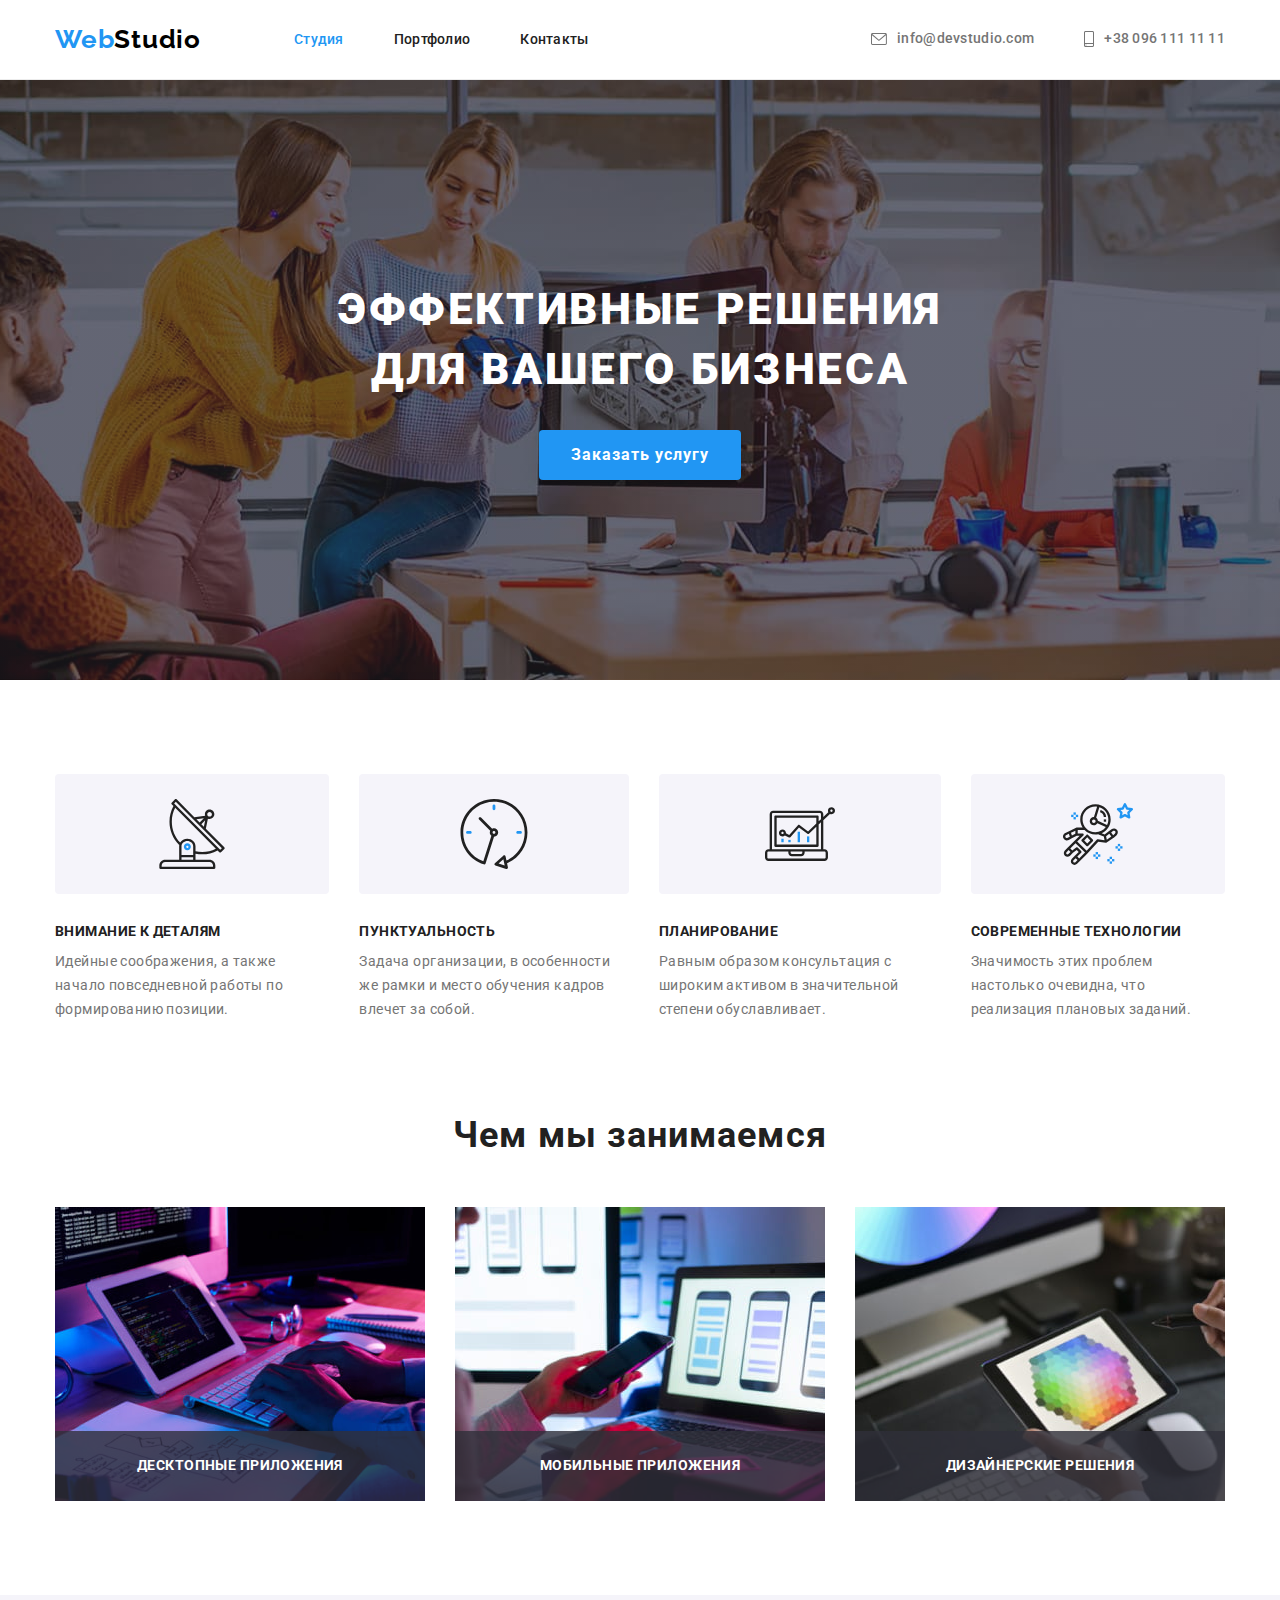
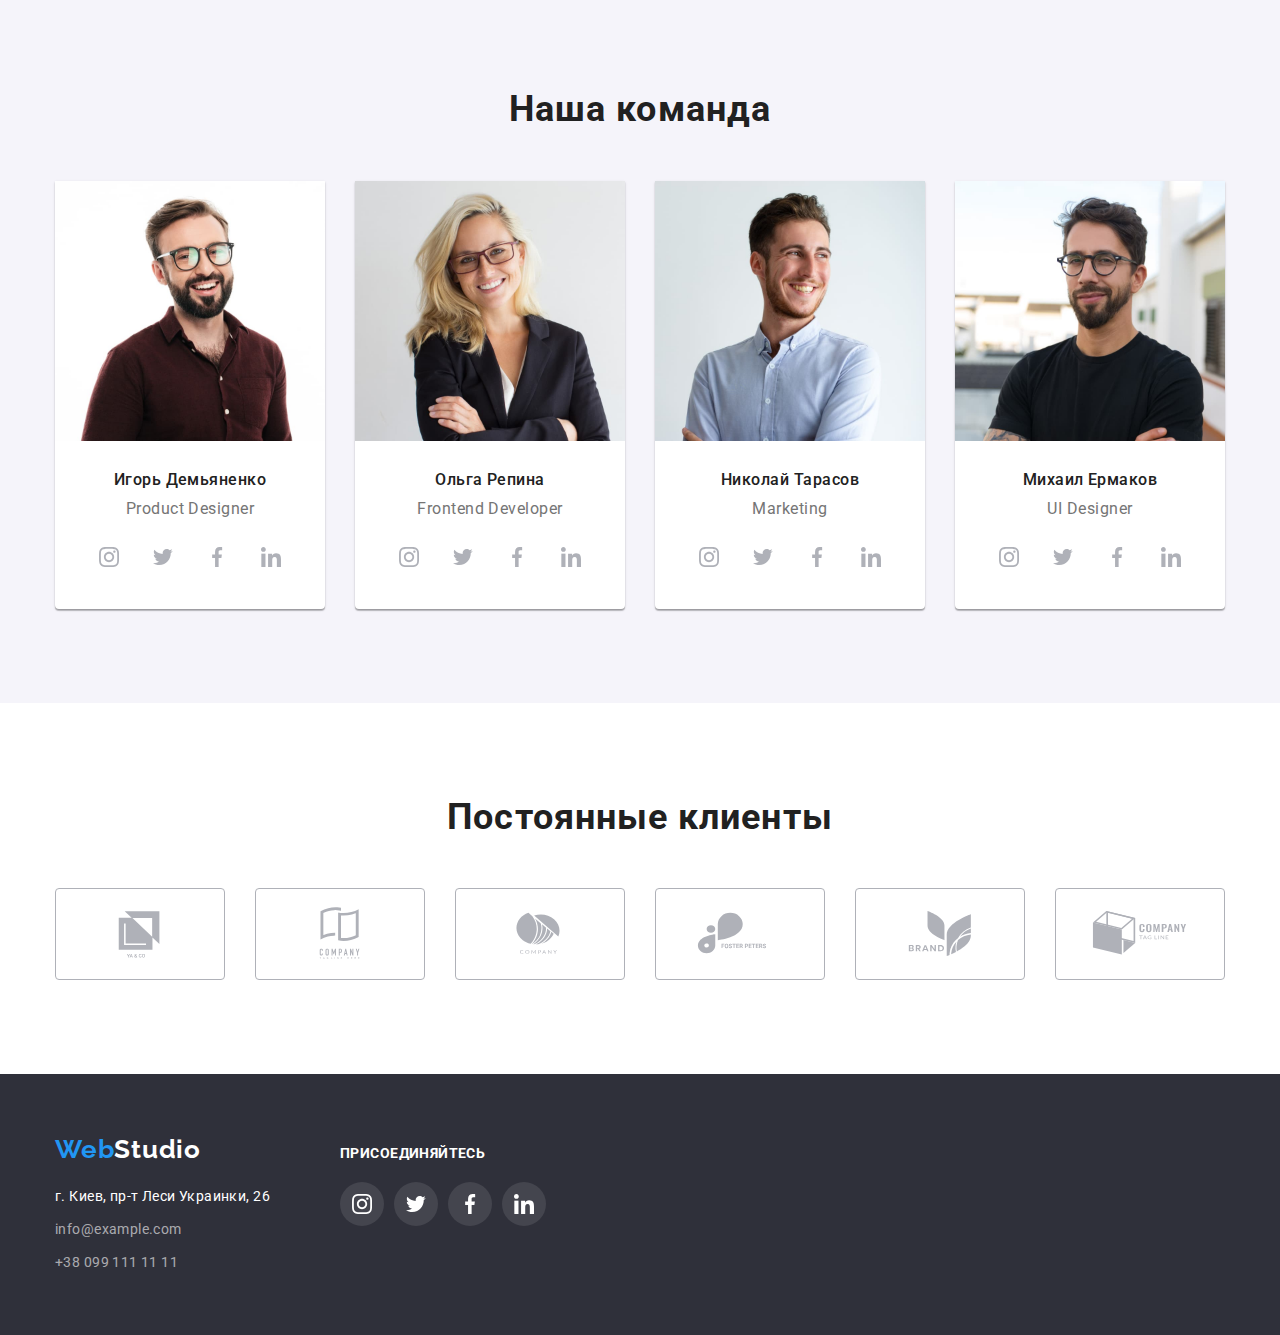
==== commit da6bdda3: "changed html" ====
--- a/index.html
+++ b/index.html
@@ -47,7 +47,7 @@
         <section class="hero">
             <div class="container">
                 <h1 class="hero-title">Эффективные решения для вашего бизнеса</h1>
-                <button class="button primary-btn"data-modal-open type="button">Заказать услугу</button>
+                <button class="button primary-btn" type="button" data-modal-open>Заказать услугу</button>
             </div>
         </section>
 
@@ -372,9 +372,9 @@
             </div>
           </div> 
     </footer>
-    <div class="backdrop" data-modal is-hidden>
+    <div class="backdrop is-hidden" data-modal >
         <div class="modal">
-            <button type="button" class="modal-close-btn button"data-modal-close>
+            <button type="button" class="modal-close-btn button" data-modal-close>
                 <svg class="modal-close-btn-icon" width="18" height="18">
                     <use href="./images/svg/sprite.svg#icon-modal-close-btn"></use>
                 </svg>
